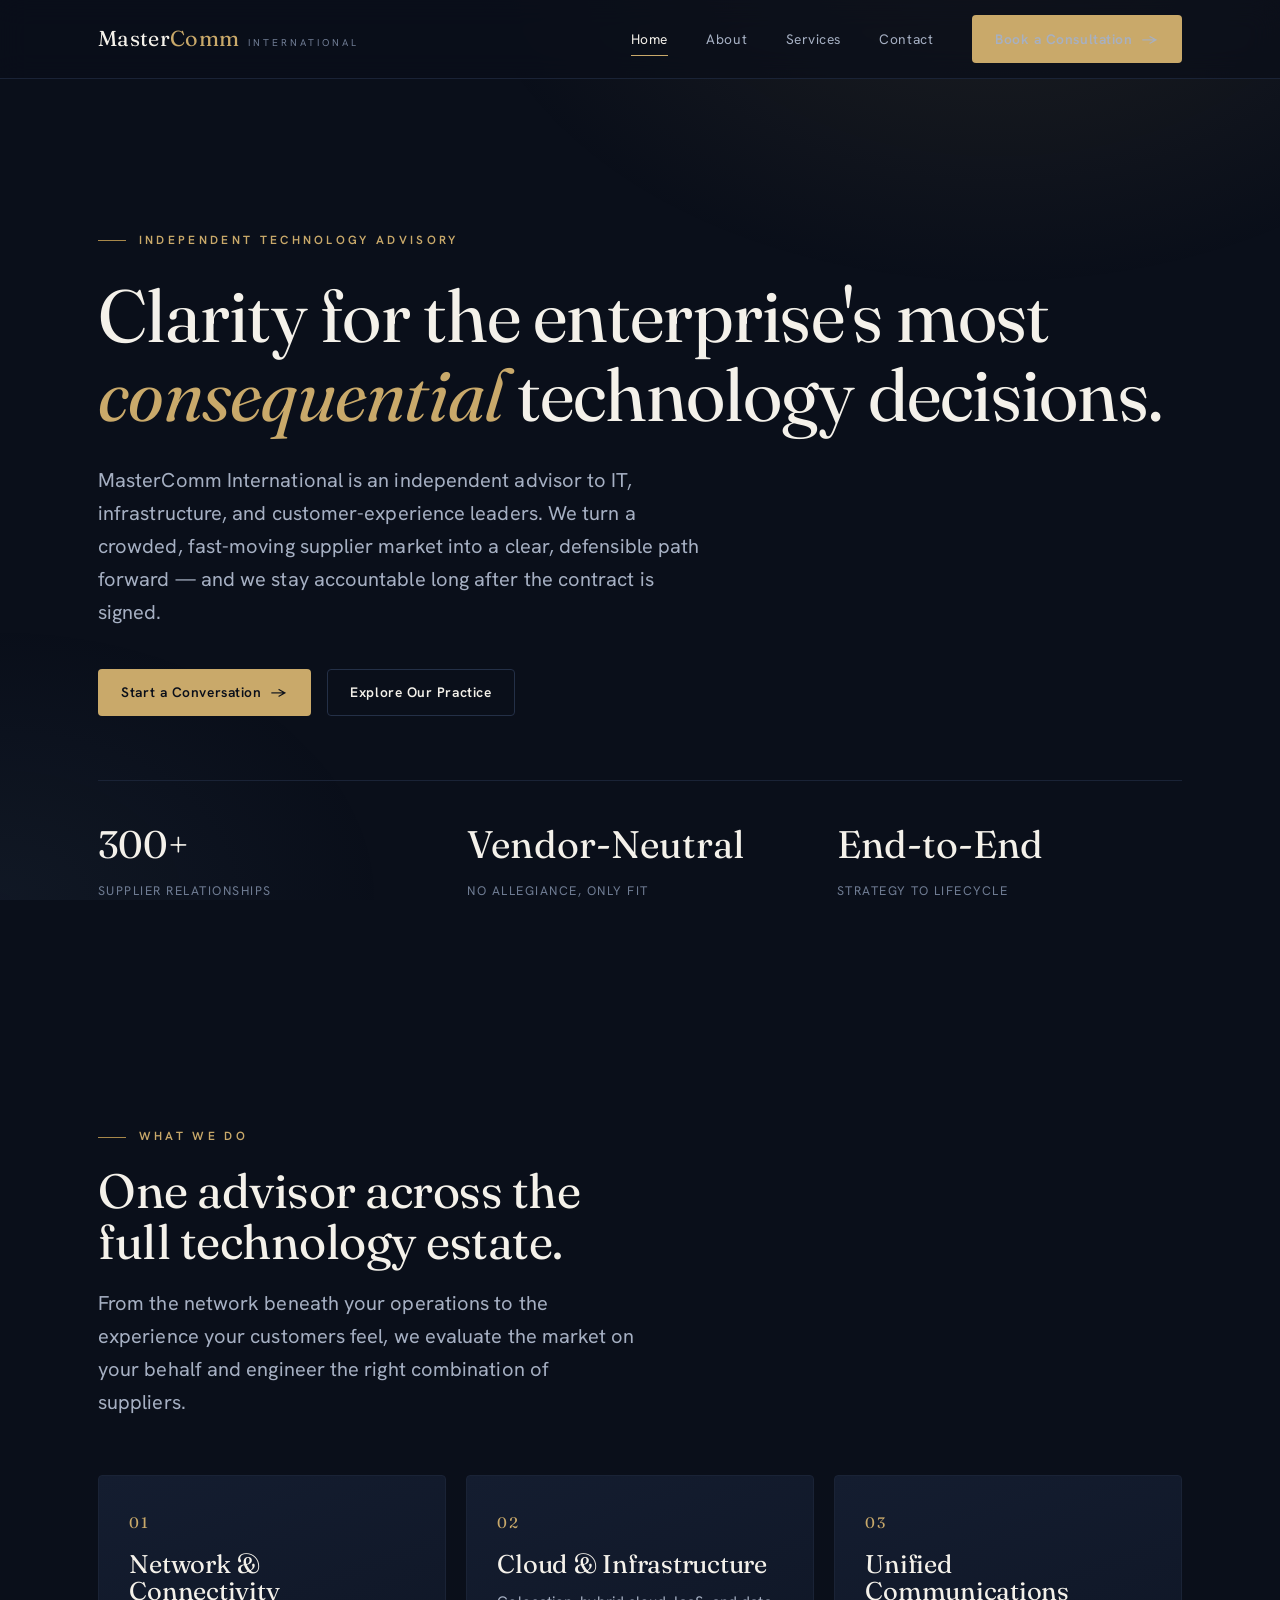
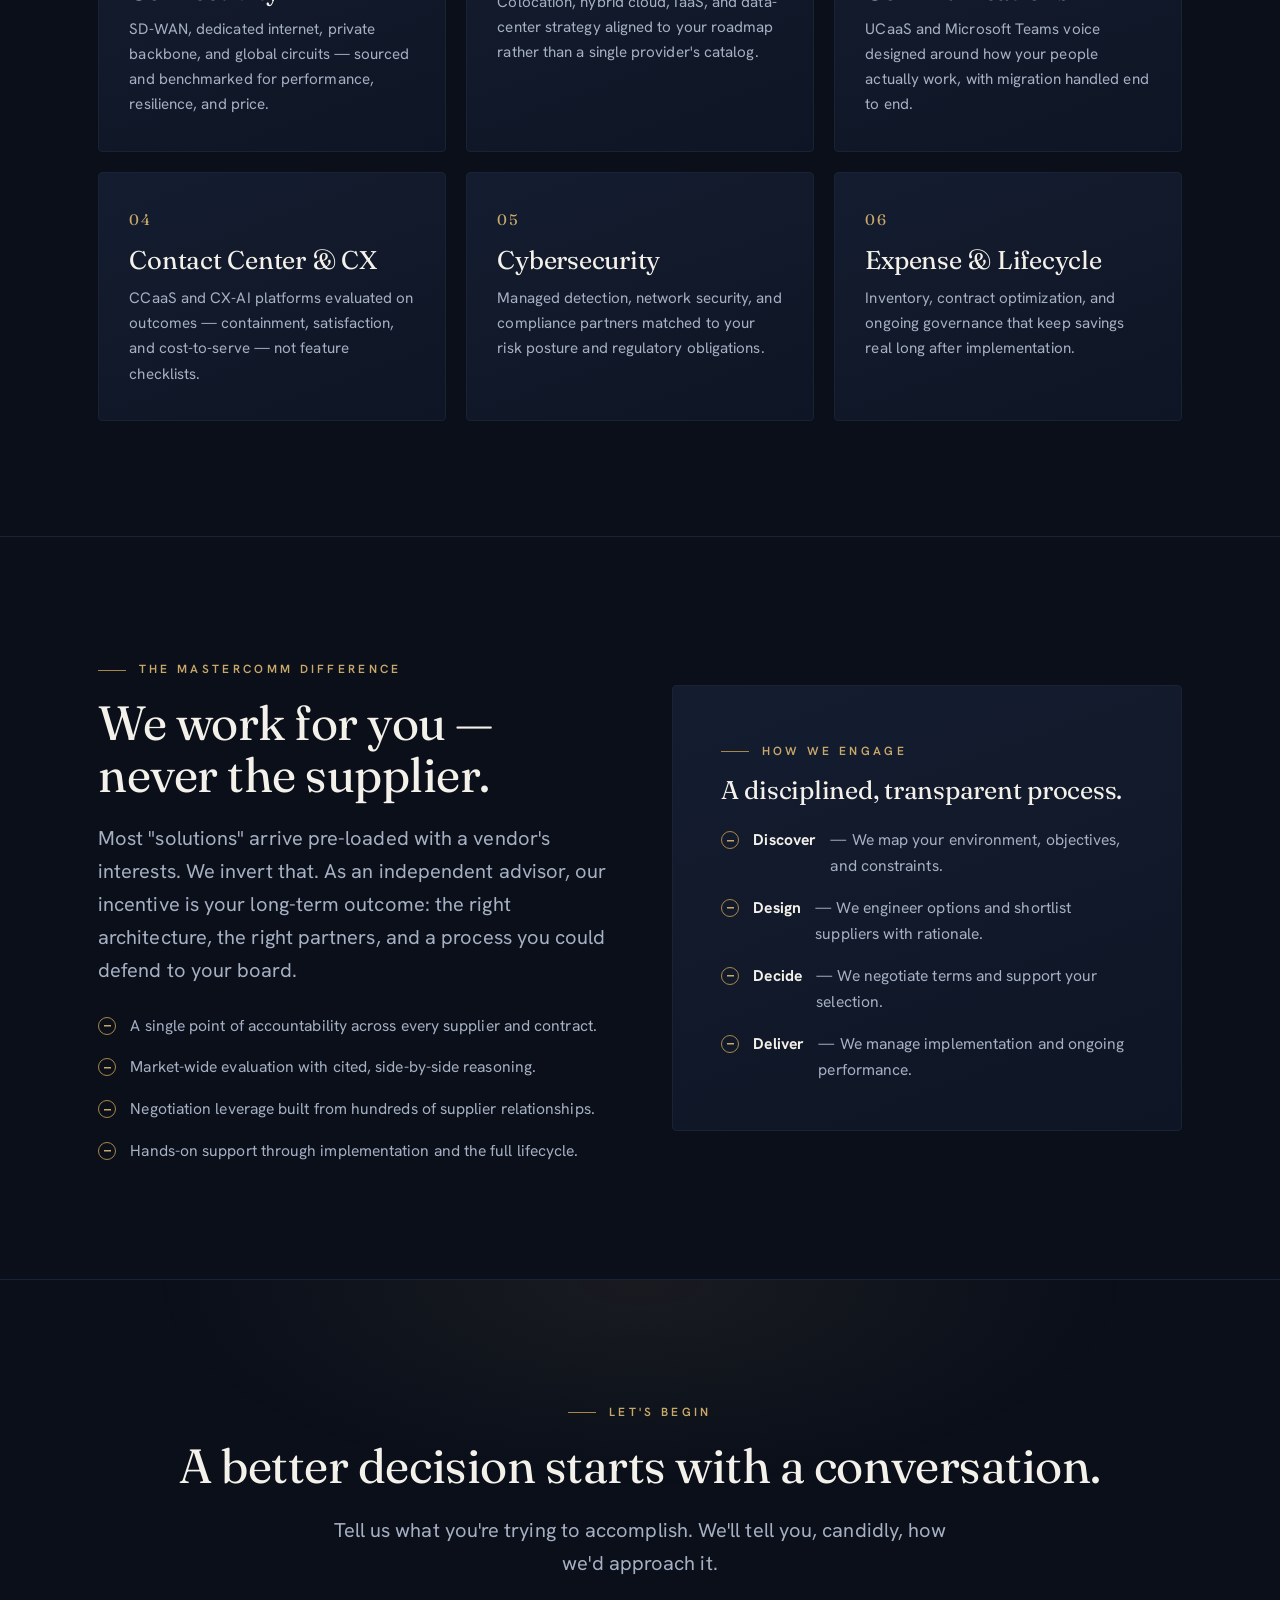
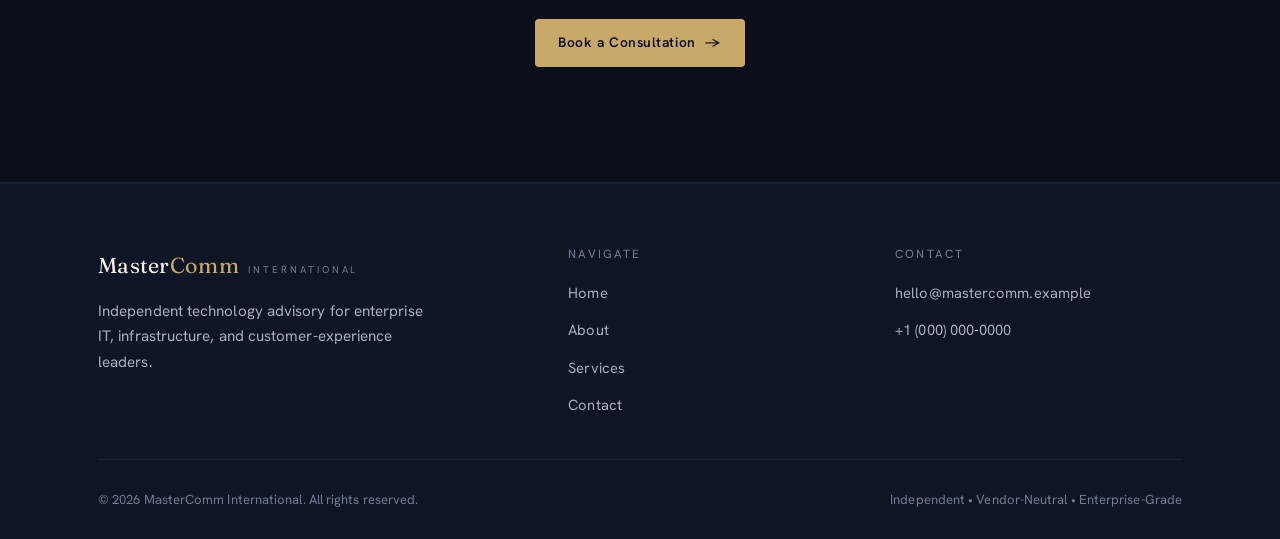
==== index.html @ c712c60d "Add files via upload" ====
<!DOCTYPE html>
<html lang="en">
<head>
  <meta charset="UTF-8" />
  <meta name="viewport" content="width=device-width, initial-scale=1.0" />
  <title>MasterComm International — Independent Technology Advisory</title>
  <meta name="description" content="MasterComm International is an independent technology advisor guiding enterprise IT, infrastructure, and CX leaders through sourcing, strategy, and supplier selection." />
  <link rel="preconnect" href="https://fonts.googleapis.com" />
  <link rel="preconnect" href="https://fonts.gstatic.com" crossorigin />
  <link href="https://fonts.googleapis.com/css2?family=Fraunces:ital,opsz,wght@0,9..144,300..500;1,9..144,300..500&family=Hanken+Grotesk:wght@400;500;600&display=swap" rel="stylesheet" />
  <link rel="stylesheet" href="styles.css" />
</head>
<body>

  <!-- HEADER -->
  <header class="site-header">
    <div class="wrap nav">
      <a class="brand" href="index.html">
        <span class="mark">Master<b>Comm</b></span>
        <span class="tag">International</span>
      </a>
      <nav class="nav-links">
        <a href="index.html" class="active">Home</a>
        <a href="about.html">About</a>
        <a href="services.html">Services</a>
        <a href="contact.html">Contact</a>
        <a href="contact.html" class="btn btn-primary">Book a Consultation <span class="arr">→</span></a>
      </nav>
      <button class="nav-toggle" aria-label="Menu"><span></span><span></span><span></span></button>
    </div>
  </header>

  <!-- HERO -->
  <section class="hero">
    <div class="wrap hero-grid">
      <div>
        <span class="eyebrow reveal">Independent Technology Advisory</span>
        <h1 class="reveal d1">Clarity for the enterprise's most <span class="accent">consequential</span> technology decisions.</h1>
        <p class="lead reveal d2">MasterComm International is an independent advisor to IT, infrastructure, and customer-experience leaders. We turn a crowded, fast-moving supplier market into a clear, defensible path forward — and we stay accountable long after the contract is signed.</p>
        <div class="hero-cta reveal d3">
          <a href="contact.html" class="btn btn-primary">Start a Conversation <span class="arr">→</span></a>
          <a href="services.html" class="btn btn-ghost">Explore Our Practice</a>
        </div>

        <div class="hero-meta reveal d4">
          <div class="stat"><div class="n">300+</div><div class="l">Supplier Relationships</div></div>
          <div class="stat"><div class="n">Vendor-Neutral</div><div class="l">No Allegiance, Only Fit</div></div>
          <div class="stat"><div class="n">End-to-End</div><div class="l">Strategy to Lifecycle</div></div>
        </div>
      </div>
    </div>
  </section>

  <!-- CAPABILITIES -->
  <section class="section-pad">
    <div class="wrap">
      <div class="section-head reveal">
        <span class="eyebrow">What We Do</span>
        <h2>One advisor across the full technology estate.</h2>
        <p class="lead">From the network beneath your operations to the experience your customers feel, we evaluate the market on your behalf and engineer the right combination of suppliers.</p>
      </div>

      <div class="grid grid-3">
        <article class="card reveal">
          <span class="idx">01</span>
          <h3>Network &amp; Connectivity</h3>
          <p>SD-WAN, dedicated internet, private backbone, and global circuits — sourced and benchmarked for performance, resilience, and price.</p>
        </article>
        <article class="card reveal d1">
          <span class="idx">02</span>
          <h3>Cloud &amp; Infrastructure</h3>
          <p>Colocation, hybrid cloud, IaaS, and data-center strategy aligned to your roadmap rather than a single provider's catalog.</p>
        </article>
        <article class="card reveal d2">
          <span class="idx">03</span>
          <h3>Unified Communications</h3>
          <p>UCaaS and Microsoft Teams voice designed around how your people actually work, with migration handled end to end.</p>
        </article>
        <article class="card reveal">
          <span class="idx">04</span>
          <h3>Contact Center &amp; CX</h3>
          <p>CCaaS and CX-AI platforms evaluated on outcomes — containment, satisfaction, and cost-to-serve — not feature checklists.</p>
        </article>
        <article class="card reveal d1">
          <span class="idx">05</span>
          <h3>Cybersecurity</h3>
          <p>Managed detection, network security, and compliance partners matched to your risk posture and regulatory obligations.</p>
        </article>
        <article class="card reveal d2">
          <span class="idx">06</span>
          <h3>Expense &amp; Lifecycle</h3>
          <p>Inventory, contract optimization, and ongoing governance that keep savings real long after implementation.</p>
        </article>
      </div>
    </div>
  </section>

  <!-- WHY US / SPLIT -->
  <section class="section-pad" style="border-top:1px solid var(--line-soft);">
    <div class="wrap split">
      <div class="reveal">
        <span class="eyebrow">The MasterComm Difference</span>
        <h2 style="margin:1.1rem 0 1.3rem;">We work for you — never the supplier.</h2>
        <p class="lead">Most "solutions" arrive pre-loaded with a vendor's interests. We invert that. As an independent advisor, our incentive is your long-term outcome: the right architecture, the right partners, and a process you could defend to your board.</p>
        <ul class="tick-list">
          <li>A single point of accountability across every supplier and contract.</li>
          <li>Market-wide evaluation with cited, side-by-side reasoning.</li>
          <li>Negotiation leverage built from hundreds of supplier relationships.</li>
          <li>Hands-on support through implementation and the full lifecycle.</li>
        </ul>
      </div>
      <div class="panel reveal d1">
        <span class="eyebrow">How We Engage</span>
        <h3 style="margin:1rem 0 1.4rem;color:var(--parchment);">A disciplined, transparent process.</h3>
        <ul class="tick-list" style="margin-top:0;">
          <li><strong style="color:var(--parchment);">Discover</strong> — We map your environment, objectives, and constraints.</li>
          <li><strong style="color:var(--parchment);">Design</strong> — We engineer options and shortlist suppliers with rationale.</li>
          <li><strong style="color:var(--parchment);">Decide</strong> — We negotiate terms and support your selection.</li>
          <li><strong style="color:var(--parchment);">Deliver</strong> — We manage implementation and ongoing performance.</li>
        </ul>
      </div>
    </div>
  </section>

  <!-- CTA BAND -->
  <section class="cta-band section-pad">
    <div class="wrap">
      <span class="eyebrow reveal" style="justify-content:center;">Let's Begin</span>
      <h2 class="reveal d1" style="margin-top:1.1rem;">A better decision starts with a conversation.</h2>
      <p class="lead reveal d2">Tell us what you're trying to accomplish. We'll tell you, candidly, how we'd approach it.</p>
      <div class="reveal d3" style="display:flex;justify-content:center;">
        <a href="contact.html" class="btn btn-primary">Book a Consultation <span class="arr">→</span></a>
      </div>
    </div>
  </section>

  <!-- FOOTER -->
  <footer class="site-footer">
    <div class="wrap">
      <div class="footer-grid">
        <div>
          <a class="brand" href="index.html">
            <span class="mark">Master<b>Comm</b></span>
            <span class="tag">International</span>
          </a>
          <p class="footer-blurb">Independent technology advisory for enterprise IT, infrastructure, and customer-experience leaders.</p>
        </div>
        <div>
          <h4>Navigate</h4>
          <ul>
            <li><a href="index.html">Home</a></li>
            <li><a href="about.html">About</a></li>
            <li><a href="services.html">Services</a></li>
            <li><a href="contact.html">Contact</a></li>
          </ul>
        </div>
        <div>
          <h4>Contact</h4>
          <ul>
            <li><a href="mailto:hello@mastercomm.example">hello@mastercomm.example</a></li>
            <li><a href="tel:+10000000000">+1 (000) 000-0000</a></li>
          </ul>
        </div>
      </div>
      <div class="footer-bottom">
        <span>© <span id="year"></span> MasterComm International. All rights reserved.</span>
        <span>Independent • Vendor-Neutral • Enterprise-Grade</span>
      </div>
    </div>
  </footer>

  <script>document.getElementById('year').textContent = new Date().getFullYear();</script>
  <script src="script.js"></script>
</body>
</html>
---- styles.css ----
/* ============================================================
   MasterComm International — Design System
   Aesthetic: refined boardroom luxury for enterprise IT / CX
   ============================================================ */

:root {
  /* Core palette */
  --ink:        #0a0f1a;   /* deep midnight base            */
  --ink-2:      #0e1524;   /* raised surface                */
  --ink-3:      #141d30;   /* cards / panels                */
  --line:       #243047;   /* hairline borders              */
  --line-soft:  #1a2336;

  /* Text */
  --parchment:  #f4f1ea;   /* primary text (warm white)     */
  --muted:      #a6b0c3;   /* secondary text                */
  --muted-2:    #6f7c93;   /* tertiary / captions           */

  /* Accent — champagne brass */
  --gold:       #c9a96a;
  --gold-soft:  #d9c193;
  --gold-deep:  #a8884a;
  --steel:      #6b8db5;   /* secondary tech accent         */

  /* Type */
  --display: "Fraunces", Georgia, "Times New Roman", serif;
  --body:    "Hanken Grotesk", -apple-system, BlinkMacSystemFont, sans-serif;

  /* Layout */
  --maxw: 1180px;
  --gutter: clamp(1.25rem, 4vw, 3rem);
  --radius: 4px;
  --ease: cubic-bezier(0.16, 1, 0.3, 1);
}

/* ---------- Reset ---------- */
*, *::before, *::after { box-sizing: border-box; margin: 0; padding: 0; }
html { scroll-behavior: smooth; -webkit-text-size-adjust: 100%; }

body {
  font-family: var(--body);
  background: var(--ink);
  color: var(--parchment);
  line-height: 1.65;
  font-weight: 400;
  letter-spacing: 0.005em;
  -webkit-font-smoothing: antialiased;
  text-rendering: optimizeLegibility;
  overflow-x: hidden;
}

/* Subtle film-grain / atmosphere overlay */
body::before {
  content: "";
  position: fixed;
  inset: 0;
  pointer-events: none;
  z-index: 1;
  background:
    radial-gradient(900px 600px at 78% -8%, rgba(201,169,106,0.10), transparent 60%),
    radial-gradient(700px 500px at 0% 100%, rgba(107,141,181,0.07), transparent 55%);
}

img { max-width: 100%; display: block; }
a { color: inherit; text-decoration: none; }

/* ---------- Typography ---------- */
h1, h2, h3, h4 {
  font-family: var(--display);
  font-weight: 400;
  line-height: 1.08;
  letter-spacing: -0.01em;
  font-optical-sizing: auto;
}
h1 { font-size: clamp(2.6rem, 6vw, 4.6rem); }
h2 { font-size: clamp(2rem, 4vw, 3rem); }
h3 { font-size: clamp(1.25rem, 2vw, 1.6rem); }

.eyebrow {
  font-family: var(--body);
  font-size: 0.74rem;
  font-weight: 600;
  letter-spacing: 0.28em;
  text-transform: uppercase;
  color: var(--gold);
  display: inline-flex;
  align-items: center;
  gap: 0.8rem;
}
.eyebrow::before {
  content: "";
  width: 28px; height: 1px;
  background: var(--gold-deep);
  display: inline-block;
}

p.lead {
  font-size: clamp(1.05rem, 1.6vw, 1.25rem);
  color: var(--muted);
  max-width: 56ch;
}

/* ---------- Layout helpers ---------- */
.wrap { width: 100%; max-width: var(--maxw); margin: 0 auto; padding-inline: var(--gutter); position: relative; z-index: 2; }
section { position: relative; z-index: 2; }
.section-pad { padding-block: clamp(4.5rem, 9vw, 8rem); }

/* ---------- Header / Nav ---------- */
.site-header {
  position: sticky; top: 0; z-index: 50;
  background: rgba(10,15,26,0.72);
  backdrop-filter: blur(14px);
  -webkit-backdrop-filter: blur(14px);
  border-bottom: 1px solid var(--line-soft);
}
.nav {
  display: flex; align-items: center; justify-content: space-between;
  height: 78px;
}
.brand { display: flex; align-items: baseline; gap: 0.55rem; letter-spacing: 0.02em; }
.brand .mark {
  font-family: var(--display);
  font-size: 1.35rem;
  color: var(--parchment);
}
.brand .mark b { color: var(--gold); font-weight: 400; }
.brand .tag {
  font-size: 0.62rem; letter-spacing: 0.3em; text-transform: uppercase;
  color: var(--muted-2);
}
.nav-links { display: flex; align-items: center; gap: 2.4rem; }
.nav-links a {
  font-size: 0.86rem; letter-spacing: 0.04em; color: var(--muted);
  position: relative; transition: color 0.3s var(--ease);
}
.nav-links a:hover { color: var(--parchment); }
.nav-links a.active { color: var(--parchment); }
.nav-links a:not(.btn)::after {
  content: ""; position: absolute; left: 0; bottom: -6px;
  width: 0; height: 1px; background: var(--gold);
  transition: width 0.35s var(--ease);
}
.nav-links a:not(.btn):hover::after,
.nav-links a.active:not(.btn)::after { width: 100%; }

.btn {
  display: inline-flex; align-items: center; gap: 0.6rem;
  font-size: 0.86rem; font-weight: 600; letter-spacing: 0.04em;
  padding: 0.72rem 1.4rem; border-radius: var(--radius);
  transition: all 0.35s var(--ease); cursor: pointer; border: 1px solid transparent;
}
.btn-primary { background: var(--gold); color: var(--ink); }
.btn-primary:hover { background: var(--gold-soft); transform: translateY(-2px); }
.btn-ghost { border-color: var(--line); color: var(--parchment); }
.btn-ghost:hover { border-color: var(--gold); color: var(--gold); }
.btn .arr { transition: transform 0.35s var(--ease); }
.btn:hover .arr { transform: translateX(4px); }

/* Mobile nav toggle */
.nav-toggle { display: none; background: none; border: 0; cursor: pointer; padding: 0.5rem; }
.nav-toggle span { display: block; width: 24px; height: 2px; background: var(--parchment); margin: 5px 0; transition: 0.3s var(--ease); }

/* ---------- Hero ---------- */
.hero { padding-block: clamp(5rem, 12vw, 9rem) clamp(4rem, 8vw, 7rem); position: relative; }
.hero-grid { display: grid; gap: 2.5rem; }
.hero h1 { margin: 1.6rem 0 1.8rem; }
.hero h1 .accent { color: var(--gold); font-style: italic; }
.hero .lead { margin-bottom: 2.5rem; }
.hero-cta { display: flex; flex-wrap: wrap; gap: 1rem; }

/* faint vertical rule + index numerals motif */
.hero-meta {
  margin-top: 4rem; padding-top: 2rem; border-top: 1px solid var(--line-soft);
  display: grid; grid-template-columns: repeat(3, 1fr); gap: 1.5rem;
}
.hero-meta .stat .n { font-family: var(--display); font-size: clamp(1.8rem,3vw,2.4rem); color: var(--parchment); }
.hero-meta .stat .l { font-size: 0.78rem; letter-spacing: 0.12em; text-transform: uppercase; color: var(--muted-2); margin-top: 0.3rem; }

/* ---------- Generic section heads ---------- */
.section-head { max-width: 60ch; margin-bottom: 3.5rem; }
.section-head h2 { margin: 1.1rem 0 1.2rem; }

/* ---------- Cards grid ---------- */
.grid { display: grid; gap: 1.25rem; }
.grid-3 { grid-template-columns: repeat(3, 1fr); }
.grid-2 { grid-template-columns: repeat(2, 1fr); }

.card {
  background: linear-gradient(160deg, var(--ink-3), var(--ink-2));
  border: 1px solid var(--line-soft);
  border-radius: var(--radius);
  padding: 2.1rem 1.9rem;
  transition: transform 0.4s var(--ease), border-color 0.4s var(--ease);
  position: relative; overflow: hidden;
}
.card::after {
  content: ""; position: absolute; inset: 0 0 auto 0; height: 1px;
  background: linear-gradient(90deg, transparent, var(--gold-deep), transparent);
  opacity: 0; transition: opacity 0.4s var(--ease);
}
.card:hover { transform: translateY(-4px); border-color: var(--line); }
.card:hover::after { opacity: 1; }
.card .idx { font-family: var(--display); font-size: 0.95rem; color: var(--gold); letter-spacing: 0.1em; }
.card h3 { margin: 0.9rem 0 0.7rem; color: var(--parchment); }
.card p { color: var(--muted); font-size: 0.95rem; }

/* ---------- Feature / split ---------- */
.split { display: grid; grid-template-columns: 1fr 1fr; gap: clamp(2rem, 5vw, 4.5rem); align-items: center; }
.panel {
  background: linear-gradient(160deg, var(--ink-3), var(--ink-2));
  border: 1px solid var(--line-soft); border-radius: var(--radius);
  padding: clamp(2rem, 4vw, 3rem);
}
.tick-list { list-style: none; display: grid; gap: 1rem; margin-top: 1.6rem; }
.tick-list li { display: flex; gap: 0.9rem; color: var(--muted); font-size: 0.98rem; }
.tick-list li::before {
  content: ""; flex: none; width: 18px; height: 18px; margin-top: 4px;
  border: 1px solid var(--gold-deep); border-radius: 50%;
  background:
    linear-gradient(var(--gold),var(--gold)) center/7px 1.5px no-repeat;
  position: relative;
}

/* ---------- CTA band ---------- */
.cta-band {
  border-top: 1px solid var(--line-soft);
  border-bottom: 1px solid var(--line-soft);
  background:
    radial-gradient(700px 300px at 50% 0%, rgba(201,169,106,0.08), transparent 70%);
  text-align: center;
}
.cta-band h2 { margin-bottom: 1.4rem; }
.cta-band .lead { margin: 0 auto 2.4rem; }

/* ---------- Contact ---------- */
.field { display: flex; flex-direction: column; gap: 0.5rem; margin-bottom: 1.3rem; }
.field label { font-size: 0.78rem; letter-spacing: 0.12em; text-transform: uppercase; color: var(--muted-2); }
.field input, .field textarea, .field select {
  background: var(--ink); border: 1px solid var(--line); border-radius: var(--radius);
  color: var(--parchment); padding: 0.85rem 1rem; font-family: var(--body); font-size: 0.95rem;
  transition: border-color 0.3s var(--ease);
}
.field input:focus, .field textarea:focus, .field select:focus { outline: none; border-color: var(--gold); }
.field textarea { resize: vertical; min-height: 140px; }

.contact-detail { display: grid; gap: 1.8rem; }
.contact-detail .row .k { font-size: 0.74rem; letter-spacing: 0.2em; text-transform: uppercase; color: var(--gold); margin-bottom: 0.4rem; }
.contact-detail .row .v { color: var(--parchment); font-size: 1.05rem; }
.contact-detail .row .v a:hover { color: var(--gold); }

/* ---------- Footer ---------- */
.site-footer { border-top: 1px solid var(--line-soft); background: var(--ink-2); }
.footer-grid { display: grid; grid-template-columns: 1.5fr 1fr 1fr; gap: 2.5rem; padding-block: 4rem 2.5rem; }
.footer-grid h4 { font-family: var(--body); font-size: 0.74rem; letter-spacing: 0.18em; text-transform: uppercase; color: var(--muted-2); margin-bottom: 1.2rem; }
.footer-grid ul { list-style: none; display: grid; gap: 0.7rem; }
.footer-grid a { color: var(--muted); font-size: 0.92rem; }
.footer-grid a:hover { color: var(--gold); }
.footer-blurb { color: var(--muted); font-size: 0.95rem; max-width: 38ch; margin-top: 1rem; }
.footer-bottom { display: flex; justify-content: space-between; align-items: center; flex-wrap: wrap; gap: 1rem; padding-block: 1.8rem; border-top: 1px solid var(--line-soft); font-size: 0.82rem; color: var(--muted-2); }

/* ---------- Reveal on load / scroll ---------- */
.reveal { opacity: 0; transform: translateY(20px); transition: opacity 0.8s var(--ease), transform 0.8s var(--ease); }
.reveal.in { opacity: 1; transform: none; }
.d1 { transition-delay: 0.08s; } .d2 { transition-delay: 0.16s; }
.d3 { transition-delay: 0.24s; } .d4 { transition-delay: 0.32s; }

/* ---------- Responsive ---------- */
@media (max-width: 880px) {
  .nav-links {
    position: fixed; inset: 78px 0 auto 0; flex-direction: column; align-items: flex-start;
    gap: 0; background: var(--ink-2); border-bottom: 1px solid var(--line);
    padding: 1rem var(--gutter) 2rem; transform: translateY(-120%);
    transition: transform 0.45s var(--ease); height: auto;
  }
  .nav-links.open { transform: translateY(0); }
  .nav-links a { padding: 0.9rem 0; width: 100%; border-bottom: 1px solid var(--line-soft); }
  .nav-links a.btn { margin-top: 1rem; border-bottom: 0; justify-content: center; }
  .nav-toggle { display: block; }
  .grid-3, .grid-2 { grid-template-columns: 1fr; }
  .split { grid-template-columns: 1fr; }
  .footer-grid { grid-template-columns: 1fr; gap: 2rem; }
  .hero-meta { grid-template-columns: 1fr; gap: 1.6rem; }
}

@media (prefers-reduced-motion: reduce) {
  * { animation: none !important; transition: none !important; scroll-behavior: auto; }
  .reveal { opacity: 1; transform: none; }
}
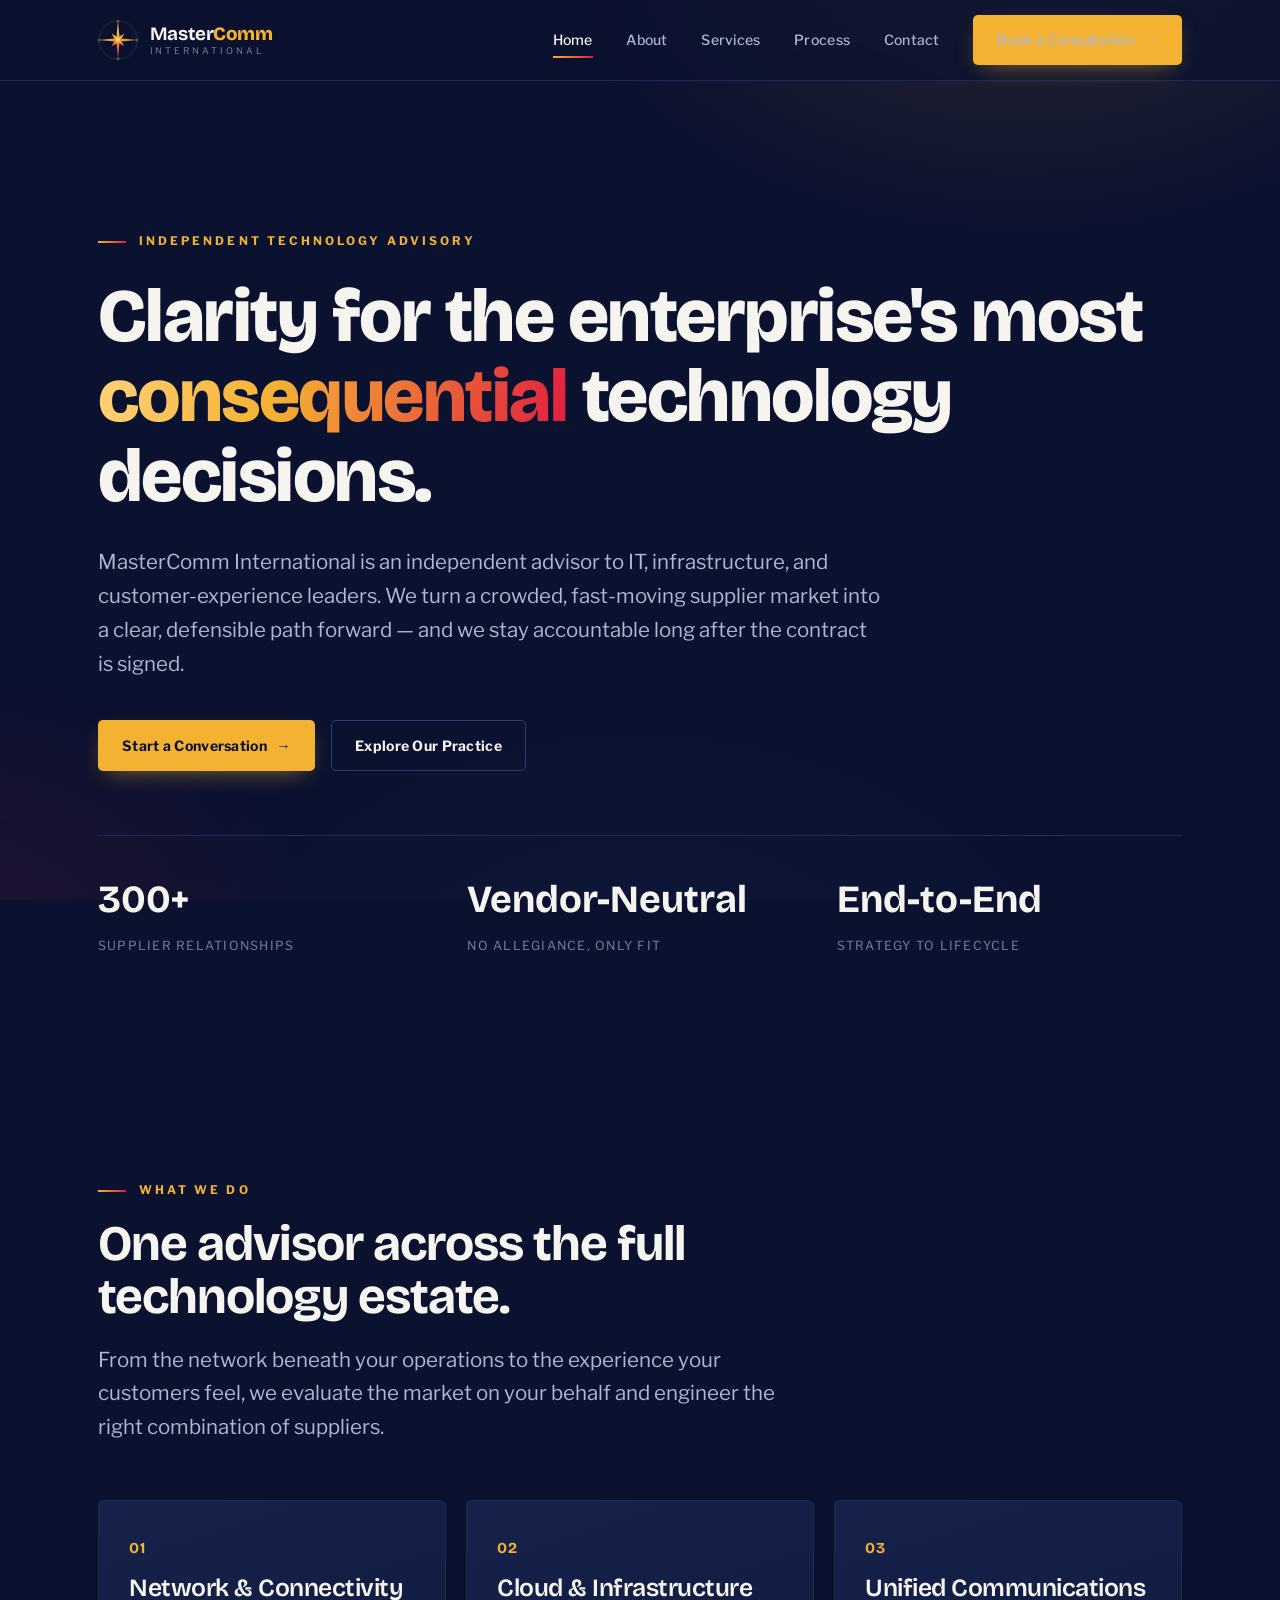
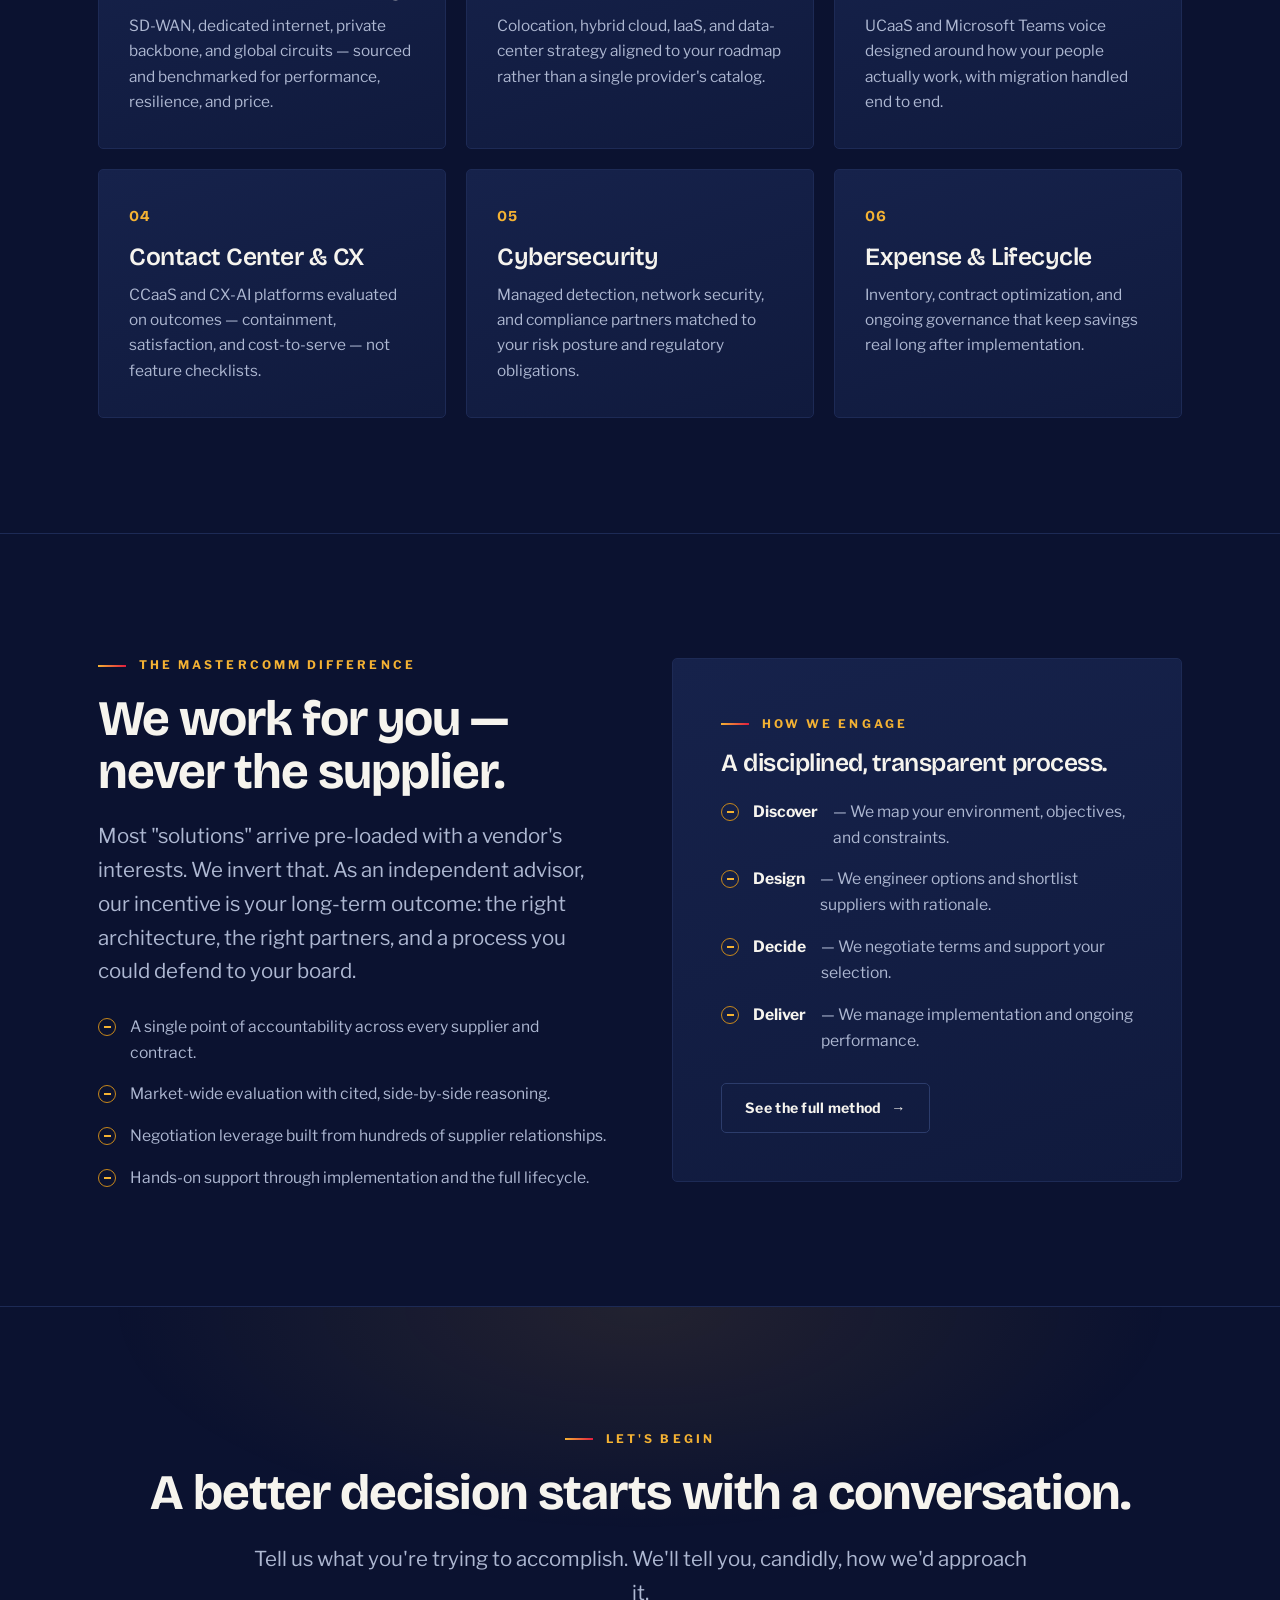
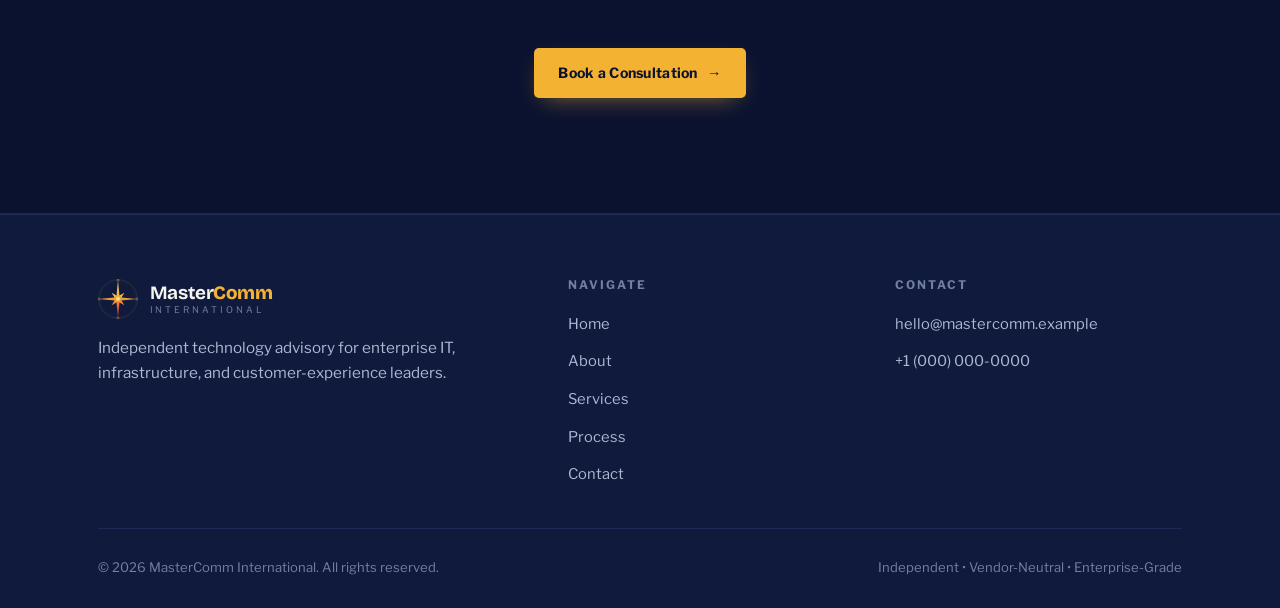
==== commit e68992f0: "Add files via upload" ====
--- a/index.html
+++ b/index.html
@@ -7,7 +7,8 @@
   <meta name="description" content="MasterComm International is an independent technology advisor guiding enterprise IT, infrastructure, and CX leaders through sourcing, strategy, and supplier selection." />
   <link rel="preconnect" href="https://fonts.googleapis.com" />
   <link rel="preconnect" href="https://fonts.gstatic.com" crossorigin />
-  <link href="https://fonts.googleapis.com/css2?family=Fraunces:ital,opsz,wght@0,9..144,300..500;1,9..144,300..500&family=Hanken+Grotesk:wght@400;500;600&display=swap" rel="stylesheet" />
+  <link href="https://fonts.googleapis.com/css2?family=Bricolage+Grotesque:opsz,wght@12..96,400;12..96,500;12..96,600;12..96,700;12..96,800&family=Libre+Franklin:wght@400;500;600;700&display=swap" rel="stylesheet" />
+  <link rel="icon" type="image/svg+xml" href="logo.svg" />
   <link rel="stylesheet" href="styles.css" />
 </head>
 <body>
@@ -16,15 +17,16 @@
   <header class="site-header">
     <div class="wrap nav">
       <a class="brand" href="index.html">
-        <span class="mark">Master<b>Comm</b></span>
-        <span class="tag">International</span>
+        <img class="logo-mark" src="logo.svg" alt="MasterComm International" />
+        <span class="brand-text"><span class="mark">Master<b>Comm</b></span><span class="tag">International</span></span>
       </a>
       <nav class="nav-links">
         <a href="index.html" class="active">Home</a>
         <a href="about.html">About</a>
         <a href="services.html">Services</a>
+        <a href="process.html">Process</a>
         <a href="contact.html">Contact</a>
-        <a href="contact.html" class="btn btn-primary">Book a Consultation <span class="arr">→</span></a>
+        <a href="contact.html" class="btn btn-primary">Book a Consultation <span class="arr">&rarr;</span></a>
       </nav>
       <button class="nav-toggle" aria-label="Menu"><span></span><span></span><span></span></button>
     </div>
@@ -118,6 +120,7 @@
           <li><strong style="color:var(--parchment);">Decide</strong> — We negotiate terms and support your selection.</li>
           <li><strong style="color:var(--parchment);">Deliver</strong> — We manage implementation and ongoing performance.</li>
         </ul>
+        <a href="process.html" class="btn btn-ghost" style="margin-top:1.8rem;">See the full method <span class="arr">&rarr;</span></a>
       </div>
     </div>
   </section>
@@ -140,9 +143,9 @@
       <div class="footer-grid">
         <div>
           <a class="brand" href="index.html">
-            <span class="mark">Master<b>Comm</b></span>
-            <span class="tag">International</span>
-          </a>
+        <img class="logo-mark" src="logo.svg" alt="MasterComm International" />
+        <span class="brand-text"><span class="mark">Master<b>Comm</b></span><span class="tag">International</span></span>
+      </a>
           <p class="footer-blurb">Independent technology advisory for enterprise IT, infrastructure, and customer-experience leaders.</p>
         </div>
         <div>
@@ -151,6 +154,7 @@
             <li><a href="index.html">Home</a></li>
             <li><a href="about.html">About</a></li>
             <li><a href="services.html">Services</a></li>
+            <li><a href="process.html">Process</a></li>
             <li><a href="contact.html">Contact</a></li>
           </ul>
         </div>
--- a/styles.css
+++ b/styles.css
@@ -1,39 +1,41 @@
 /* ============================================================
-   MasterComm International — Design System
-   Aesthetic: refined boardroom luxury for enterprise IT / CX
+   MasterComm International — Design System  v2
+   Type:  Bricolage Grotesque (display) + Libre Franklin (body)
+   Tone:  bold, luxurious, trustworthy — gold + crimson on navy
    ============================================================ */
 
 :root {
-  /* Core palette */
-  --ink:        #0a0f1a;   /* deep midnight base            */
-  --ink-2:      #0e1524;   /* raised surface                */
-  --ink-3:      #141d30;   /* cards / panels                */
-  --line:       #243047;   /* hairline borders              */
-  --line-soft:  #1a2336;
+  /* Base — deep royal navy (warmer, richer than near-black) */
+  --ink:        #0b1230;
+  --ink-2:      #101a3d;
+  --ink-3:      #16224b;
+  --line:       #2c3c6b;
+  --line-soft:  #1d2a55;
 
   /* Text */
-  --parchment:  #f4f1ea;   /* primary text (warm white)     */
-  --muted:      #a6b0c3;   /* secondary text                */
-  --muted-2:    #6f7c93;   /* tertiary / captions           */
-
-  /* Accent — champagne brass */
-  --gold:       #c9a96a;
-  --gold-soft:  #d9c193;
-  --gold-deep:  #a8884a;
-  --steel:      #6b8db5;   /* secondary tech accent         */
+  --parchment:  #f6f4ee;
+  --muted:      #aeb8d2;
+  --muted-2:    #7280a3;
+
+  /* Accents — brighter, bolder */
+  --gold:       #f4b233;   /* power / value / luxury */
+  --gold-soft:  #ffd27a;
+  --gold-deep:  #c8881b;
+  --crimson:    #e11d3f;   /* passion / conviction    */
+  --crimson-soft:#ff5d76;
+  --steel:      #5b8def;   /* technology / clarity    */
 
   /* Type */
-  --display: "Fraunces", Georgia, "Times New Roman", serif;
-  --body:    "Hanken Grotesk", -apple-system, BlinkMacSystemFont, sans-serif;
+  --display: "Bricolage Grotesque", "Libre Franklin", Georgia, serif;
+  --body:    "Libre Franklin", -apple-system, BlinkMacSystemFont, sans-serif;
 
   /* Layout */
   --maxw: 1180px;
   --gutter: clamp(1.25rem, 4vw, 3rem);
-  --radius: 4px;
+  --radius: 5px;
   --ease: cubic-bezier(0.16, 1, 0.3, 1);
 }
 
-/* ---------- Reset ---------- */
 *, *::before, *::after { box-sizing: border-box; margin: 0; padding: 0; }
 html { scroll-behavior: smooth; -webkit-text-size-adjust: 100%; }
 
@@ -43,246 +45,203 @@
   color: var(--parchment);
   line-height: 1.65;
   font-weight: 400;
-  letter-spacing: 0.005em;
   -webkit-font-smoothing: antialiased;
   text-rendering: optimizeLegibility;
   overflow-x: hidden;
 }
 
-/* Subtle film-grain / atmosphere overlay */
+/* atmosphere: gold rise + crimson ember */
 body::before {
   content: "";
-  position: fixed;
-  inset: 0;
-  pointer-events: none;
-  z-index: 1;
+  position: fixed; inset: 0; pointer-events: none; z-index: 1;
   background:
-    radial-gradient(900px 600px at 78% -8%, rgba(201,169,106,0.10), transparent 60%),
-    radial-gradient(700px 500px at 0% 100%, rgba(107,141,181,0.07), transparent 55%);
+    radial-gradient(820px 560px at 80% -10%, rgba(244,178,51,0.14), transparent 60%),
+    radial-gradient(680px 520px at -5% 108%, rgba(225,29,63,0.12), transparent 58%),
+    radial-gradient(900px 700px at 50% 120%, rgba(91,141,239,0.06), transparent 60%);
 }
 
 img { max-width: 100%; display: block; }
 a { color: inherit; text-decoration: none; }
 
-/* ---------- Typography ---------- */
+/* Typography */
 h1, h2, h3, h4 {
   font-family: var(--display);
-  font-weight: 400;
-  line-height: 1.08;
-  letter-spacing: -0.01em;
-  font-optical-sizing: auto;
-}
-h1 { font-size: clamp(2.6rem, 6vw, 4.6rem); }
-h2 { font-size: clamp(2rem, 4vw, 3rem); }
-h3 { font-size: clamp(1.25rem, 2vw, 1.6rem); }
+  line-height: 1.06;
+  letter-spacing: -0.02em;
+  font-weight: 700;
+}
+h1 { font-size: clamp(2.7rem, 6vw, 4.7rem); font-weight: 800; }
+h2 { font-size: clamp(2rem, 4vw, 3.1rem); }
+h3 { font-size: clamp(1.2rem, 2vw, 1.55rem); font-weight: 600; }
 
 .eyebrow {
   font-family: var(--body);
-  font-size: 0.74rem;
-  font-weight: 600;
-  letter-spacing: 0.28em;
-  text-transform: uppercase;
+  font-size: 0.74rem; font-weight: 700;
+  letter-spacing: 0.26em; text-transform: uppercase;
   color: var(--gold);
-  display: inline-flex;
-  align-items: center;
-  gap: 0.8rem;
-}
-.eyebrow::before {
-  content: "";
-  width: 28px; height: 1px;
-  background: var(--gold-deep);
-  display: inline-block;
-}
-
-p.lead {
-  font-size: clamp(1.05rem, 1.6vw, 1.25rem);
-  color: var(--muted);
-  max-width: 56ch;
-}
-
-/* ---------- Layout helpers ---------- */
-.wrap { width: 100%; max-width: var(--maxw); margin: 0 auto; padding-inline: var(--gutter); position: relative; z-index: 2; }
+  display: inline-flex; align-items: center; gap: 0.8rem;
+}
+.eyebrow::before { content:""; width:28px; height:2px; background: linear-gradient(90deg,var(--gold),var(--crimson)); display:inline-block; }
+
+p.lead { font-size: clamp(1.05rem, 1.6vw, 1.28rem); color: var(--muted); max-width: 56ch; }
+
+.accent {
+  background: linear-gradient(105deg, var(--gold-soft), var(--gold) 38%, var(--crimson));
+  -webkit-background-clip: text; background-clip: text; color: transparent;
+}
+
+/* Layout helpers */
+.wrap { width:100%; max-width:var(--maxw); margin:0 auto; padding-inline:var(--gutter); position:relative; z-index:2; }
 section { position: relative; z-index: 2; }
 .section-pad { padding-block: clamp(4.5rem, 9vw, 8rem); }
 
-/* ---------- Header / Nav ---------- */
+/* Header / Nav */
 .site-header {
   position: sticky; top: 0; z-index: 50;
-  background: rgba(10,15,26,0.72);
-  backdrop-filter: blur(14px);
-  -webkit-backdrop-filter: blur(14px);
+  background: rgba(11,18,48,0.74);
+  backdrop-filter: blur(14px); -webkit-backdrop-filter: blur(14px);
   border-bottom: 1px solid var(--line-soft);
 }
-.nav {
-  display: flex; align-items: center; justify-content: space-between;
-  height: 78px;
-}
-.brand { display: flex; align-items: baseline; gap: 0.55rem; letter-spacing: 0.02em; }
-.brand .mark {
-  font-family: var(--display);
-  font-size: 1.35rem;
-  color: var(--parchment);
-}
-.brand .mark b { color: var(--gold); font-weight: 400; }
-.brand .tag {
-  font-size: 0.62rem; letter-spacing: 0.3em; text-transform: uppercase;
-  color: var(--muted-2);
-}
-.nav-links { display: flex; align-items: center; gap: 2.4rem; }
-.nav-links a {
-  font-size: 0.86rem; letter-spacing: 0.04em; color: var(--muted);
-  position: relative; transition: color 0.3s var(--ease);
-}
-.nav-links a:hover { color: var(--parchment); }
-.nav-links a.active { color: var(--parchment); }
-.nav-links a:not(.btn)::after {
-  content: ""; position: absolute; left: 0; bottom: -6px;
-  width: 0; height: 1px; background: var(--gold);
-  transition: width 0.35s var(--ease);
-}
-.nav-links a:not(.btn):hover::after,
-.nav-links a.active:not(.btn)::after { width: 100%; }
-
-.btn {
-  display: inline-flex; align-items: center; gap: 0.6rem;
-  font-size: 0.86rem; font-weight: 600; letter-spacing: 0.04em;
-  padding: 0.72rem 1.4rem; border-radius: var(--radius);
-  transition: all 0.35s var(--ease); cursor: pointer; border: 1px solid transparent;
-}
-.btn-primary { background: var(--gold); color: var(--ink); }
-.btn-primary:hover { background: var(--gold-soft); transform: translateY(-2px); }
+.nav { display:flex; align-items:center; justify-content:space-between; height: 80px; }
+
+.brand { display:flex; align-items:center; gap:0.72rem; }
+.logo-mark { width: 40px; height: 40px; flex:none; }
+.brand-text { display:flex; flex-direction:column; line-height:1.05; }
+.brand .mark { font-family: var(--display); font-size: 1.18rem; font-weight: 700; color: var(--parchment); letter-spacing: -0.01em; }
+.brand .mark b { color: var(--gold); font-weight: 800; }
+.brand .tag { font-size: 0.57rem; letter-spacing: 0.32em; text-transform: uppercase; color: var(--muted-2); margin-top: 2px; }
+
+.nav-links { display:flex; align-items:center; gap: 2.1rem; }
+.nav-links a { font-size: 0.88rem; font-weight:500; letter-spacing:0.02em; color: var(--muted); position:relative; transition: color .3s var(--ease); }
+.nav-links a:hover, .nav-links a.active { color: var(--parchment); }
+.nav-links a:not(.btn)::after { content:""; position:absolute; left:0; bottom:-6px; width:0; height:2px; background: linear-gradient(90deg,var(--gold),var(--crimson)); transition: width .35s var(--ease); }
+.nav-links a:not(.btn):hover::after, .nav-links a.active:not(.btn)::after { width:100%; }
+
+.btn { display:inline-flex; align-items:center; gap:0.6rem; font-family:var(--body); font-size:0.88rem; font-weight:700; letter-spacing:0.02em; padding:0.78rem 1.45rem; border-radius:var(--radius); transition: all .35s var(--ease); cursor:pointer; border:1px solid transparent; }
+.btn-primary { background: var(--gold); color: var(--ink); box-shadow: 0 8px 24px -10px rgba(244,178,51,0.6); }
+.btn-primary:hover { background: var(--gold-soft); transform: translateY(-2px); box-shadow: 0 14px 30px -12px rgba(244,178,51,0.7); }
 .btn-ghost { border-color: var(--line); color: var(--parchment); }
 .btn-ghost:hover { border-color: var(--gold); color: var(--gold); }
-.btn .arr { transition: transform 0.35s var(--ease); }
+.btn .arr { transition: transform .35s var(--ease); }
 .btn:hover .arr { transform: translateX(4px); }
 
-/* Mobile nav toggle */
-.nav-toggle { display: none; background: none; border: 0; cursor: pointer; padding: 0.5rem; }
-.nav-toggle span { display: block; width: 24px; height: 2px; background: var(--parchment); margin: 5px 0; transition: 0.3s var(--ease); }
-
-/* ---------- Hero ---------- */
-.hero { padding-block: clamp(5rem, 12vw, 9rem) clamp(4rem, 8vw, 7rem); position: relative; }
-.hero-grid { display: grid; gap: 2.5rem; }
+.nav-toggle { display:none; background:none; border:0; cursor:pointer; padding:0.5rem; }
+.nav-toggle span { display:block; width:24px; height:2px; background:var(--parchment); margin:5px 0; transition:.3s var(--ease); }
+
+/* Hero */
+.hero { padding-block: clamp(5rem,12vw,9rem) clamp(4rem,8vw,7rem); }
+.hero-grid { display:grid; gap:2.5rem; }
 .hero h1 { margin: 1.6rem 0 1.8rem; }
-.hero h1 .accent { color: var(--gold); font-style: italic; }
 .hero .lead { margin-bottom: 2.5rem; }
-.hero-cta { display: flex; flex-wrap: wrap; gap: 1rem; }
-
-/* faint vertical rule + index numerals motif */
-.hero-meta {
-  margin-top: 4rem; padding-top: 2rem; border-top: 1px solid var(--line-soft);
-  display: grid; grid-template-columns: repeat(3, 1fr); gap: 1.5rem;
-}
-.hero-meta .stat .n { font-family: var(--display); font-size: clamp(1.8rem,3vw,2.4rem); color: var(--parchment); }
-.hero-meta .stat .l { font-size: 0.78rem; letter-spacing: 0.12em; text-transform: uppercase; color: var(--muted-2); margin-top: 0.3rem; }
-
-/* ---------- Generic section heads ---------- */
-.section-head { max-width: 60ch; margin-bottom: 3.5rem; }
+.hero-cta { display:flex; flex-wrap:wrap; gap:1rem; }
+.hero-meta { margin-top:4rem; padding-top:2rem; border-top:1px solid var(--line-soft); display:grid; grid-template-columns:repeat(3,1fr); gap:1.5rem; }
+.hero-meta .stat .n { font-family:var(--display); font-weight:700; font-size:clamp(1.8rem,3vw,2.4rem); color:var(--parchment); }
+.hero-meta .stat .l { font-size:0.78rem; letter-spacing:0.1em; text-transform:uppercase; color:var(--muted-2); margin-top:0.3rem; }
+
+/* Section heads */
+.section-head { max-width: 62ch; margin-bottom: 3.5rem; }
 .section-head h2 { margin: 1.1rem 0 1.2rem; }
 
-/* ---------- Cards grid ---------- */
-.grid { display: grid; gap: 1.25rem; }
-.grid-3 { grid-template-columns: repeat(3, 1fr); }
-.grid-2 { grid-template-columns: repeat(2, 1fr); }
-
+/* Cards */
+.grid { display:grid; gap:1.25rem; }
+.grid-3 { grid-template-columns: repeat(3,1fr); }
+.grid-2 { grid-template-columns: repeat(2,1fr); }
 .card {
-  background: linear-gradient(160deg, var(--ink-3), var(--ink-2));
-  border: 1px solid var(--line-soft);
-  border-radius: var(--radius);
-  padding: 2.1rem 1.9rem;
-  transition: transform 0.4s var(--ease), border-color 0.4s var(--ease);
-  position: relative; overflow: hidden;
-}
-.card::after {
-  content: ""; position: absolute; inset: 0 0 auto 0; height: 1px;
-  background: linear-gradient(90deg, transparent, var(--gold-deep), transparent);
-  opacity: 0; transition: opacity 0.4s var(--ease);
-}
+  background: linear-gradient(162deg, var(--ink-3), var(--ink-2));
+  border:1px solid var(--line-soft); border-radius:var(--radius);
+  padding: 2.1rem 1.9rem; position:relative; overflow:hidden;
+  transition: transform .4s var(--ease), border-color .4s var(--ease);
+}
+.card::after { content:""; position:absolute; inset:0 0 auto 0; height:2px; background:linear-gradient(90deg,transparent,var(--gold),var(--crimson),transparent); opacity:0; transition:opacity .4s var(--ease); }
 .card:hover { transform: translateY(-4px); border-color: var(--line); }
-.card:hover::after { opacity: 1; }
-.card .idx { font-family: var(--display); font-size: 0.95rem; color: var(--gold); letter-spacing: 0.1em; }
-.card h3 { margin: 0.9rem 0 0.7rem; color: var(--parchment); }
-.card p { color: var(--muted); font-size: 0.95rem; }
-
-/* ---------- Feature / split ---------- */
-.split { display: grid; grid-template-columns: 1fr 1fr; gap: clamp(2rem, 5vw, 4.5rem); align-items: center; }
-.panel {
-  background: linear-gradient(160deg, var(--ink-3), var(--ink-2));
-  border: 1px solid var(--line-soft); border-radius: var(--radius);
-  padding: clamp(2rem, 4vw, 3rem);
-}
-.tick-list { list-style: none; display: grid; gap: 1rem; margin-top: 1.6rem; }
-.tick-list li { display: flex; gap: 0.9rem; color: var(--muted); font-size: 0.98rem; }
-.tick-list li::before {
-  content: ""; flex: none; width: 18px; height: 18px; margin-top: 4px;
-  border: 1px solid var(--gold-deep); border-radius: 50%;
-  background:
-    linear-gradient(var(--gold),var(--gold)) center/7px 1.5px no-repeat;
-  position: relative;
-}
-
-/* ---------- CTA band ---------- */
-.cta-band {
-  border-top: 1px solid var(--line-soft);
-  border-bottom: 1px solid var(--line-soft);
-  background:
-    radial-gradient(700px 300px at 50% 0%, rgba(201,169,106,0.08), transparent 70%);
-  text-align: center;
-}
-.cta-band h2 { margin-bottom: 1.4rem; }
-.cta-band .lead { margin: 0 auto 2.4rem; }
-
-/* ---------- Contact ---------- */
-.field { display: flex; flex-direction: column; gap: 0.5rem; margin-bottom: 1.3rem; }
-.field label { font-size: 0.78rem; letter-spacing: 0.12em; text-transform: uppercase; color: var(--muted-2); }
-.field input, .field textarea, .field select {
-  background: var(--ink); border: 1px solid var(--line); border-radius: var(--radius);
-  color: var(--parchment); padding: 0.85rem 1rem; font-family: var(--body); font-size: 0.95rem;
-  transition: border-color 0.3s var(--ease);
-}
-.field input:focus, .field textarea:focus, .field select:focus { outline: none; border-color: var(--gold); }
-.field textarea { resize: vertical; min-height: 140px; }
-
-.contact-detail { display: grid; gap: 1.8rem; }
-.contact-detail .row .k { font-size: 0.74rem; letter-spacing: 0.2em; text-transform: uppercase; color: var(--gold); margin-bottom: 0.4rem; }
-.contact-detail .row .v { color: var(--parchment); font-size: 1.05rem; }
-.contact-detail .row .v a:hover { color: var(--gold); }
-
-/* ---------- Footer ---------- */
-.site-footer { border-top: 1px solid var(--line-soft); background: var(--ink-2); }
-.footer-grid { display: grid; grid-template-columns: 1.5fr 1fr 1fr; gap: 2.5rem; padding-block: 4rem 2.5rem; }
-.footer-grid h4 { font-family: var(--body); font-size: 0.74rem; letter-spacing: 0.18em; text-transform: uppercase; color: var(--muted-2); margin-bottom: 1.2rem; }
-.footer-grid ul { list-style: none; display: grid; gap: 0.7rem; }
-.footer-grid a { color: var(--muted); font-size: 0.92rem; }
-.footer-grid a:hover { color: var(--gold); }
-.footer-blurb { color: var(--muted); font-size: 0.95rem; max-width: 38ch; margin-top: 1rem; }
-.footer-bottom { display: flex; justify-content: space-between; align-items: center; flex-wrap: wrap; gap: 1rem; padding-block: 1.8rem; border-top: 1px solid var(--line-soft); font-size: 0.82rem; color: var(--muted-2); }
-
-/* ---------- Reveal on load / scroll ---------- */
-.reveal { opacity: 0; transform: translateY(20px); transition: opacity 0.8s var(--ease), transform 0.8s var(--ease); }
-.reveal.in { opacity: 1; transform: none; }
-.d1 { transition-delay: 0.08s; } .d2 { transition-delay: 0.16s; }
-.d3 { transition-delay: 0.24s; } .d4 { transition-delay: 0.32s; }
-
-/* ---------- Responsive ---------- */
+.card:hover::after { opacity:1; }
+.card .idx { font-family:var(--display); font-weight:700; font-size:0.95rem; color:var(--gold); letter-spacing:0.04em; }
+.card h3 { margin:0.9rem 0 0.7rem; color:var(--parchment); }
+.card p { color:var(--muted); font-size:0.96rem; }
+
+/* Split / panel */
+.split { display:grid; grid-template-columns:1fr 1fr; gap:clamp(2rem,5vw,4.5rem); align-items:center; }
+.panel { background:linear-gradient(162deg,var(--ink-3),var(--ink-2)); border:1px solid var(--line-soft); border-radius:var(--radius); padding:clamp(2rem,4vw,3rem); }
+.tick-list { list-style:none; display:grid; gap:1rem; margin-top:1.6rem; }
+.tick-list li { display:flex; gap:0.9rem; color:var(--muted); font-size:0.98rem; }
+.tick-list li::before { content:""; flex:none; width:18px; height:18px; margin-top:4px; border:1px solid var(--gold-deep); border-radius:50%; background:linear-gradient(var(--gold),var(--gold)) center/7px 2px no-repeat; }
+
+/* CTA band */
+.cta-band { border-top:1px solid var(--line-soft); border-bottom:1px solid var(--line-soft); background:radial-gradient(760px 320px at 50% 0%, rgba(244,178,51,0.10), transparent 70%); text-align:center; }
+.cta-band h2 { margin-bottom:1.4rem; }
+.cta-band .lead { margin:0 auto 2.4rem; }
+
+/* Contact */
+.field { display:flex; flex-direction:column; gap:0.5rem; margin-bottom:1.3rem; }
+.field label { font-size:0.78rem; letter-spacing:0.1em; text-transform:uppercase; color:var(--muted-2); font-weight:600; }
+.field input, .field textarea, .field select { background:var(--ink); border:1px solid var(--line); border-radius:var(--radius); color:var(--parchment); padding:0.85rem 1rem; font-family:var(--body); font-size:0.95rem; transition:border-color .3s var(--ease); }
+.field input:focus, .field textarea:focus, .field select:focus { outline:none; border-color:var(--gold); }
+.field textarea { resize:vertical; min-height:140px; }
+.contact-detail { display:grid; gap:1.8rem; }
+.contact-detail .row .k { font-size:0.74rem; letter-spacing:0.18em; text-transform:uppercase; color:var(--gold); margin-bottom:0.4rem; font-weight:700; }
+.contact-detail .row .v { color:var(--parchment); font-size:1.05rem; }
+.contact-detail .row .v a:hover { color:var(--gold); }
+
+/* ---------- Process / Framework timeline ---------- */
+.framework { position: relative; max-width: 920px; }
+.framework::before {
+  content:""; position:absolute; left:27px; top:18px; bottom:60px; width:2px;
+  background: linear-gradient(var(--gold), var(--crimson)); opacity:0.45;
+}
+.phase { position:relative; display:grid; grid-template-columns:56px 1fr; gap:1.6rem; padding-bottom:2.4rem; }
+.phase:last-child { padding-bottom:0; }
+.phase .badge {
+  width:56px; height:56px; border-radius:50%; border:1px solid var(--gold-deep);
+  background:radial-gradient(circle at 50% 35%, var(--ink-3), var(--ink));
+  display:flex; align-items:center; justify-content:center;
+  font-family:var(--display); font-weight:800; color:var(--gold); font-size:1.15rem;
+  position:relative; z-index:2; flex:none;
+  box-shadow: 0 0 0 6px var(--ink);
+}
+.phase .stage-tag { font-size:0.7rem; font-weight:700; letter-spacing:0.2em; text-transform:uppercase; color:var(--crimson-soft); }
+.phase h3 { margin:0.4rem 0 0.2rem; color:var(--parchment); }
+.phase .cols { display:grid; grid-template-columns:1fr 1fr; gap:1rem; margin-top:1.2rem; }
+.box { border-radius:var(--radius); padding:1.1rem 1.2rem; background:linear-gradient(162deg,var(--ink-3),var(--ink-2)); border:1px solid var(--line-soft); }
+.box .h { font-size:0.72rem; font-weight:700; letter-spacing:0.12em; text-transform:uppercase; margin-bottom:0.5rem; display:flex; align-items:center; gap:0.5rem; }
+.box.due { border-left:3px solid var(--steel); }
+.box.due .h { color:var(--steel); }
+.box.lead { border-left:3px solid var(--gold); }
+.box.lead .h { color:var(--gold); }
+.box p { font-size:0.92rem; color:var(--muted); }
+.box.lead p { color:var(--parchment); }
+
+.fw-outcome { margin-top:1.2rem; padding:0.7rem 1rem; border-left:3px solid var(--crimson); background:rgba(225,29,63,0.06); border-radius:0 var(--radius) var(--radius) 0; font-size:0.9rem; color:var(--muted); }
+.fw-outcome b { color:var(--crimson-soft); font-weight:700; letter-spacing:0.04em; }
+
+/* Footer */
+.site-footer { border-top:1px solid var(--line-soft); background:var(--ink-2); }
+.footer-grid { display:grid; grid-template-columns:1.5fr 1fr 1fr; gap:2.5rem; padding-block:4rem 2.5rem; }
+.footer-grid h4 { font-family:var(--body); font-size:0.74rem; letter-spacing:0.16em; text-transform:uppercase; color:var(--muted-2); margin-bottom:1.2rem; font-weight:700; }
+.footer-grid ul { list-style:none; display:grid; gap:0.7rem; }
+.footer-grid a { color:var(--muted); font-size:0.92rem; }
+.footer-grid a:hover { color:var(--gold); }
+.footer-blurb { color:var(--muted); font-size:0.95rem; max-width:38ch; margin-top:1rem; }
+.footer-bottom { display:flex; justify-content:space-between; align-items:center; flex-wrap:wrap; gap:1rem; padding-block:1.8rem; border-top:1px solid var(--line-soft); font-size:0.82rem; color:var(--muted-2); }
+
+/* Reveal */
+.reveal { opacity:0; transform:translateY(20px); transition:opacity .8s var(--ease), transform .8s var(--ease); }
+.reveal.in { opacity:1; transform:none; }
+.d1{transition-delay:.08s} .d2{transition-delay:.16s} .d3{transition-delay:.24s} .d4{transition-delay:.32s}
+
+/* Responsive */
 @media (max-width: 880px) {
-  .nav-links {
-    position: fixed; inset: 78px 0 auto 0; flex-direction: column; align-items: flex-start;
-    gap: 0; background: var(--ink-2); border-bottom: 1px solid var(--line);
-    padding: 1rem var(--gutter) 2rem; transform: translateY(-120%);
-    transition: transform 0.45s var(--ease); height: auto;
-  }
-  .nav-links.open { transform: translateY(0); }
-  .nav-links a { padding: 0.9rem 0; width: 100%; border-bottom: 1px solid var(--line-soft); }
-  .nav-links a.btn { margin-top: 1rem; border-bottom: 0; justify-content: center; }
-  .nav-toggle { display: block; }
-  .grid-3, .grid-2 { grid-template-columns: 1fr; }
-  .split { grid-template-columns: 1fr; }
-  .footer-grid { grid-template-columns: 1fr; gap: 2rem; }
-  .hero-meta { grid-template-columns: 1fr; gap: 1.6rem; }
-}
-
+  .nav-links { position:fixed; inset:80px 0 auto 0; flex-direction:column; align-items:flex-start; gap:0; background:var(--ink-2); border-bottom:1px solid var(--line); padding:1rem var(--gutter) 2rem; transform:translateY(-130%); transition:transform .45s var(--ease); height:auto; }
+  .nav-links.open { transform:translateY(0); }
+  .nav-links a { padding:0.9rem 0; width:100%; border-bottom:1px solid var(--line-soft); }
+  .nav-links a.btn { margin-top:1rem; border-bottom:0; justify-content:center; }
+  .nav-toggle { display:block; }
+  .grid-3,.grid-2 { grid-template-columns:1fr; }
+  .split { grid-template-columns:1fr; }
+  .footer-grid { grid-template-columns:1fr; gap:2rem; }
+  .hero-meta { grid-template-columns:1fr; gap:1.6rem; }
+  .phase .cols { grid-template-columns:1fr; }
+}
 @media (prefers-reduced-motion: reduce) {
-  * { animation: none !important; transition: none !important; scroll-behavior: auto; }
-  .reveal { opacity: 1; transform: none; }
-}
+  * { animation:none!important; transition:none!important; scroll-behavior:auto; }
+  .reveal { opacity:1; transform:none; }
+}
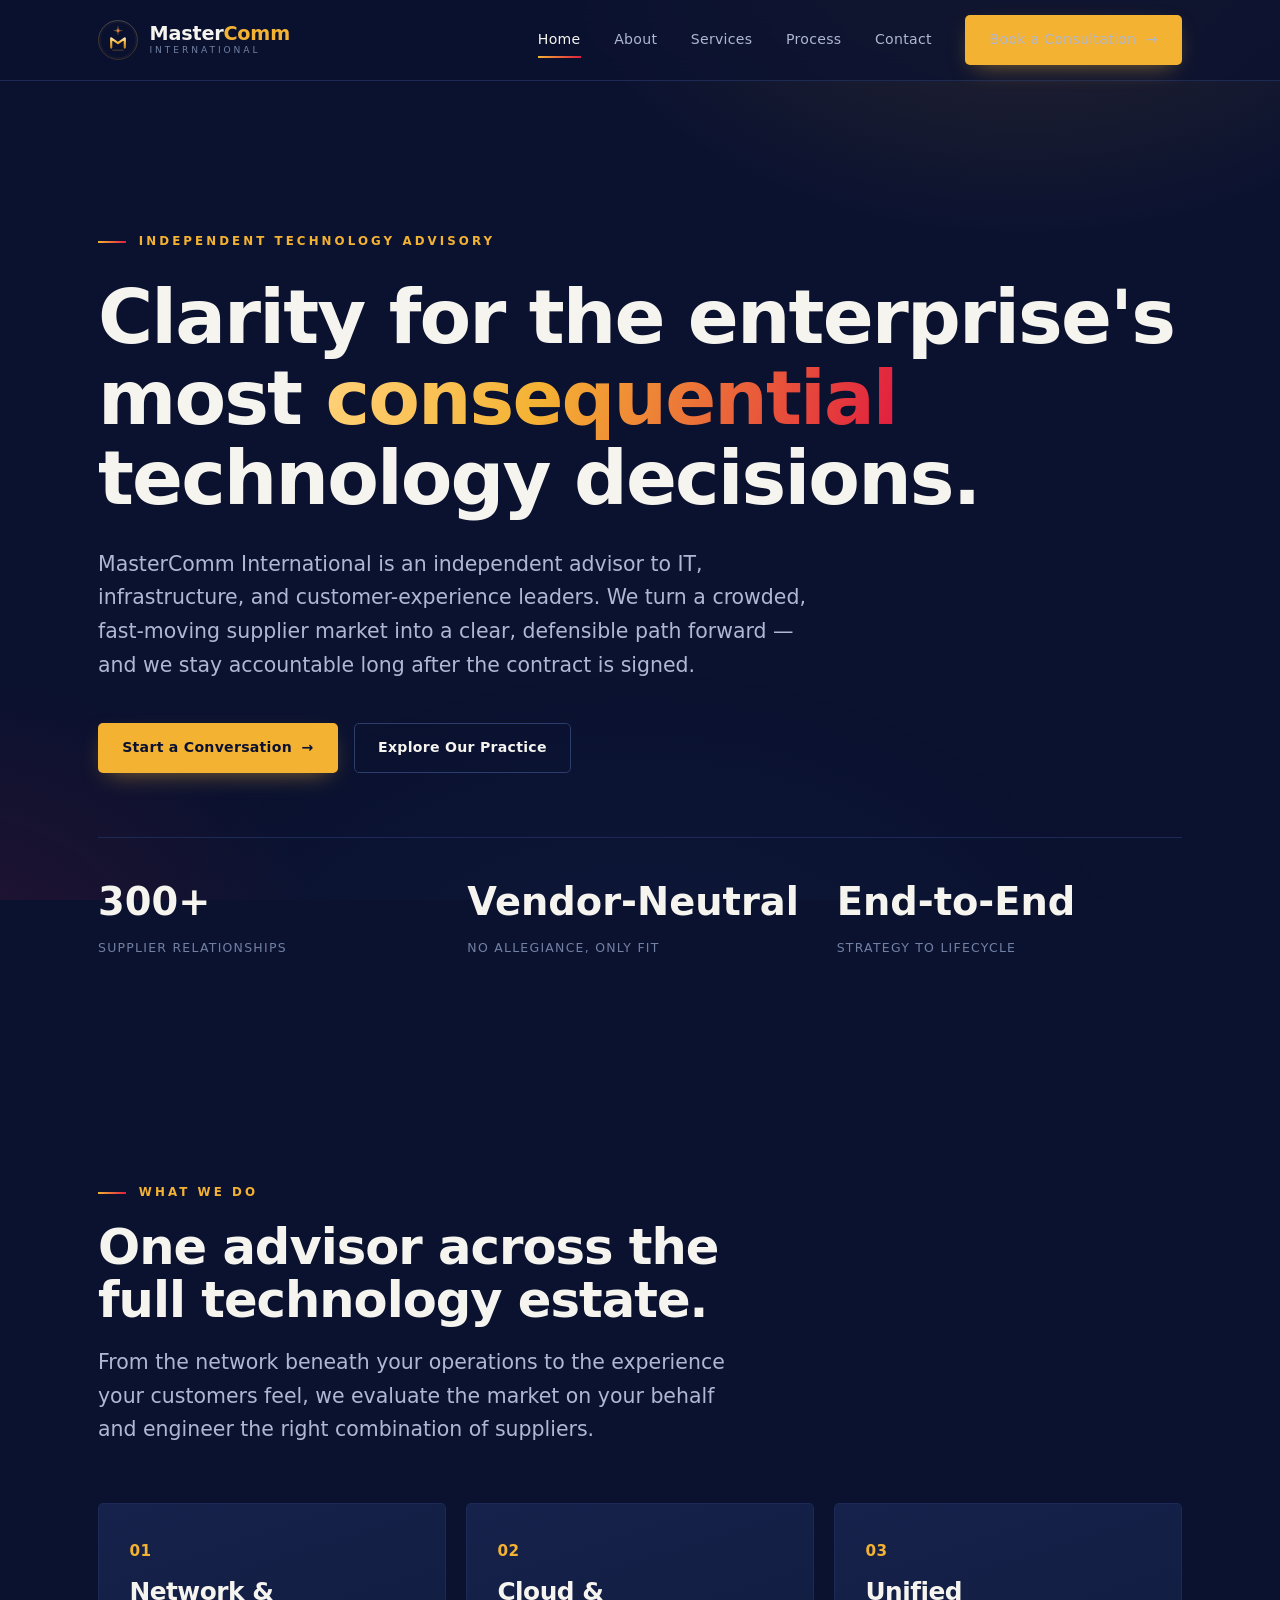
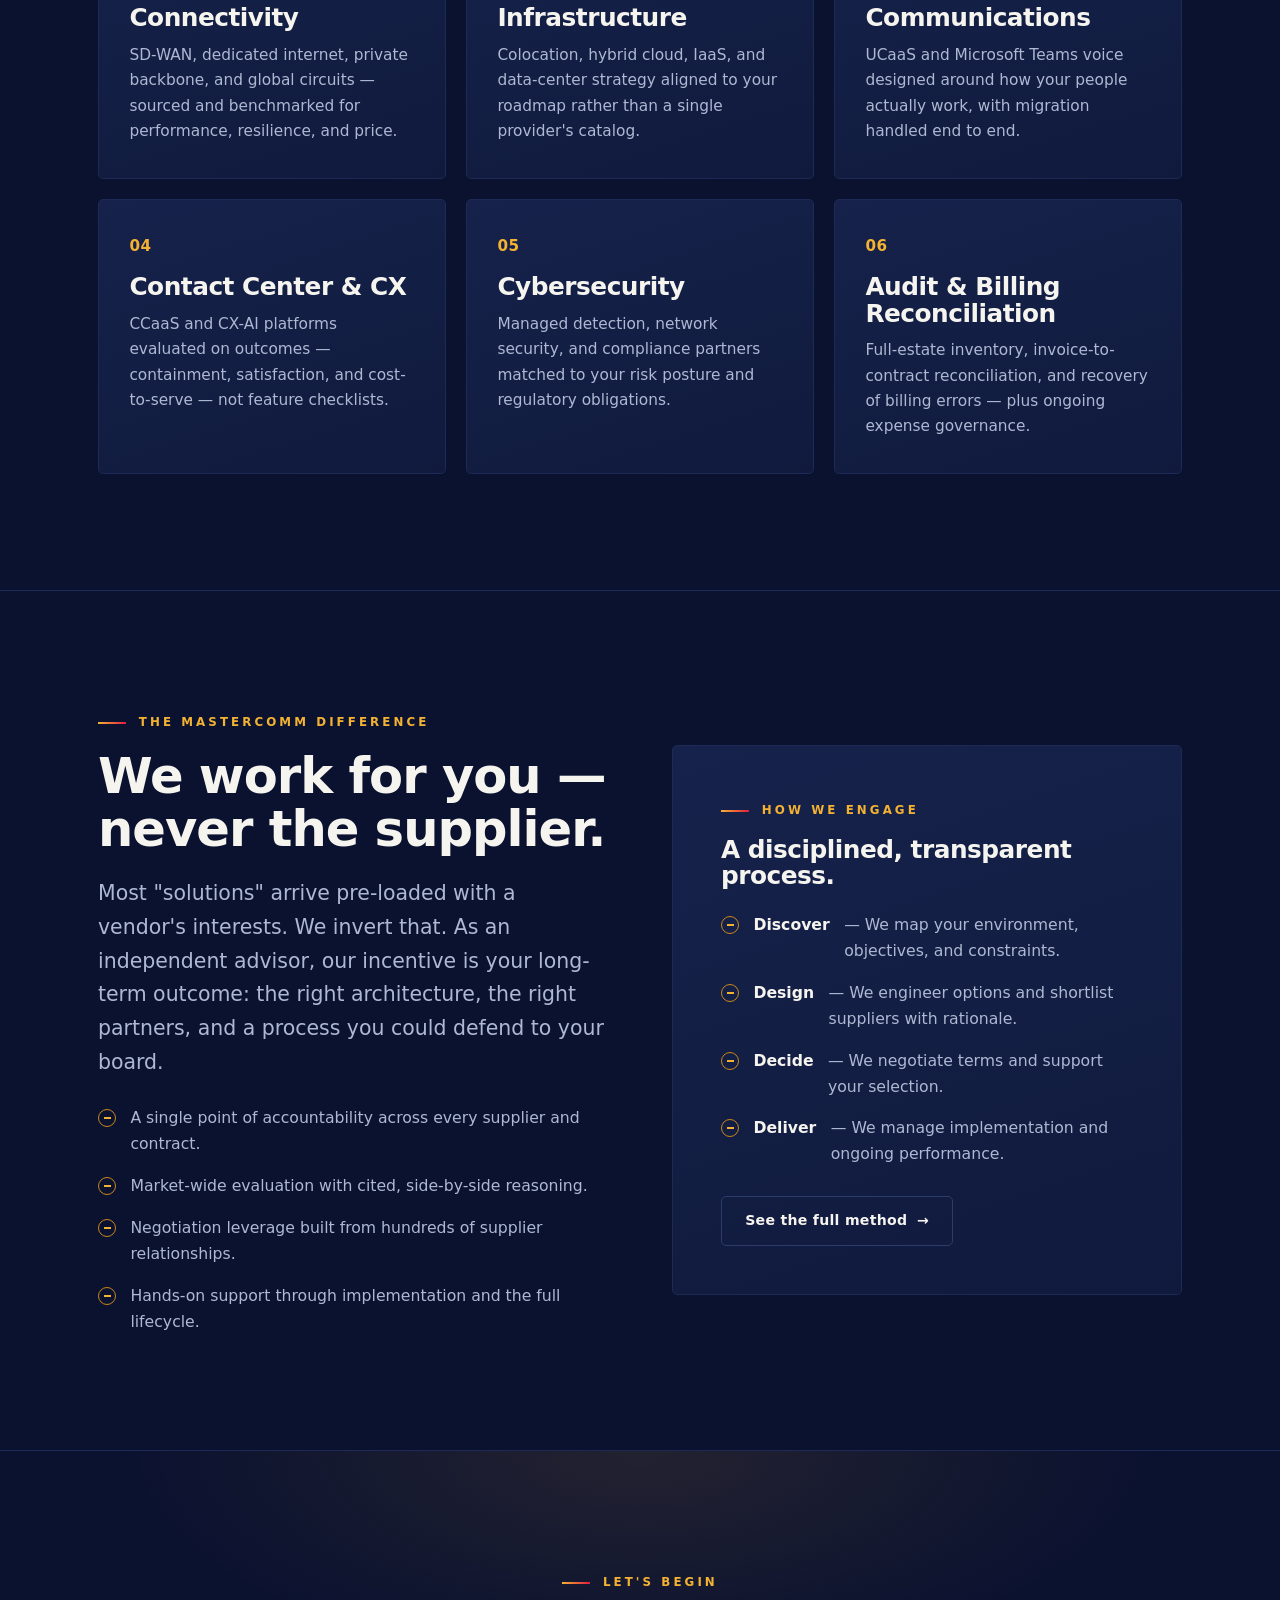
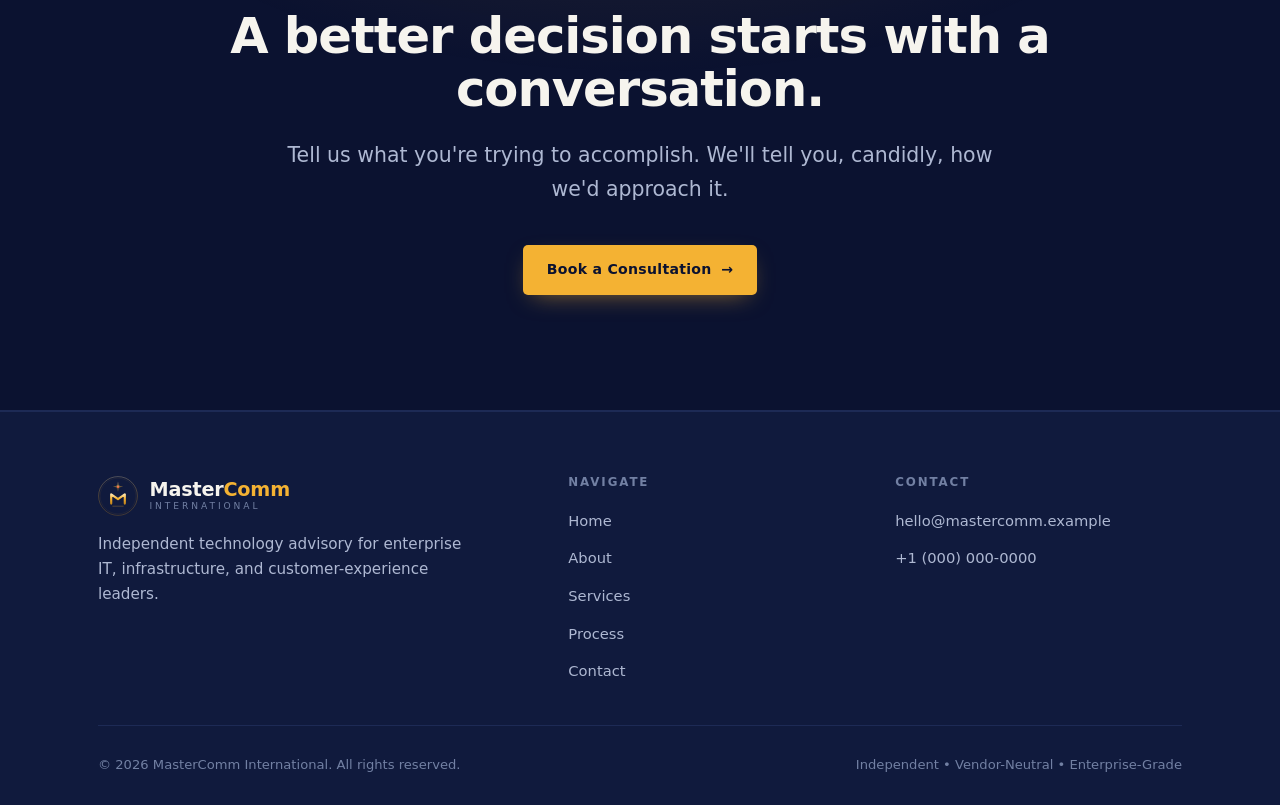
==== commit fafc0fd2: "Add files via upload" ====
--- a/index.html
+++ b/index.html
@@ -5,9 +5,8 @@
   <meta name="viewport" content="width=device-width, initial-scale=1.0" />
   <title>MasterComm International — Independent Technology Advisory</title>
   <meta name="description" content="MasterComm International is an independent technology advisor guiding enterprise IT, infrastructure, and CX leaders through sourcing, strategy, and supplier selection." />
-  <link rel="preconnect" href="https://fonts.googleapis.com" />
-  <link rel="preconnect" href="https://fonts.gstatic.com" crossorigin />
-  <link href="https://fonts.googleapis.com/css2?family=Bricolage+Grotesque:opsz,wght@12..96,400;12..96,500;12..96,600;12..96,700;12..96,800&family=Libre+Franklin:wght@400;500;600;700&display=swap" rel="stylesheet" />
+  <link rel="preconnect" href="https://api.fontshare.com" crossorigin />
+  <link href="https://api.fontshare.com/v2/css?f[]=clash-display@400,500,600,700&f[]=switzer@400,500,600,700&display=swap" rel="stylesheet" />
   <link rel="icon" type="image/svg+xml" href="logo.svg" />
   <link rel="stylesheet" href="styles.css" />
 </head>
@@ -90,8 +89,8 @@
         </article>
         <article class="card reveal d2">
           <span class="idx">06</span>
-          <h3>Expense &amp; Lifecycle</h3>
-          <p>Inventory, contract optimization, and ongoing governance that keep savings real long after implementation.</p>
+          <h3>Audit &amp; Billing Reconciliation</h3>
+          <p>Full-estate inventory, invoice-to-contract reconciliation, and recovery of billing errors — plus ongoing expense governance.</p>
         </article>
       </div>
     </div>
--- a/styles.css
+++ b/styles.css
@@ -26,8 +26,8 @@
   --steel:      #5b8def;   /* technology / clarity    */
 
   /* Type */
-  --display: "Bricolage Grotesque", "Libre Franklin", Georgia, serif;
-  --body:    "Libre Franklin", -apple-system, BlinkMacSystemFont, sans-serif;
+  --display: "Clash Display", "Hanken Grotesk", system-ui, sans-serif;
+  --body:    "Switzer", -apple-system, BlinkMacSystemFont, system-ui, sans-serif;
 
   /* Layout */
   --maxw: 1180px;
@@ -66,11 +66,11 @@
 /* Typography */
 h1, h2, h3, h4 {
   font-family: var(--display);
-  line-height: 1.06;
+  line-height: 1.07;
   letter-spacing: -0.02em;
-  font-weight: 700;
-}
-h1 { font-size: clamp(2.7rem, 6vw, 4.7rem); font-weight: 800; }
+  font-weight: 600;
+}
+h1 { font-size: clamp(2.7rem, 6vw, 4.7rem); font-weight: 600; letter-spacing:-0.025em; }
 h2 { font-size: clamp(2rem, 4vw, 3.1rem); }
 h3 { font-size: clamp(1.2rem, 2vw, 1.55rem); font-weight: 600; }
 
@@ -107,8 +107,8 @@
 .brand { display:flex; align-items:center; gap:0.72rem; }
 .logo-mark { width: 40px; height: 40px; flex:none; }
 .brand-text { display:flex; flex-direction:column; line-height:1.05; }
-.brand .mark { font-family: var(--display); font-size: 1.18rem; font-weight: 700; color: var(--parchment); letter-spacing: -0.01em; }
-.brand .mark b { color: var(--gold); font-weight: 800; }
+.brand .mark { font-family: var(--display); font-size: 1.2rem; font-weight: 600; color: var(--parchment); letter-spacing: -0.01em; }
+.brand .mark b { color: var(--gold); font-weight: 600; }
 .brand .tag { font-size: 0.57rem; letter-spacing: 0.32em; text-transform: uppercase; color: var(--muted-2); margin-top: 2px; }
 
 .nav-links { display:flex; align-items:center; gap: 2.1rem; }
@@ -194,7 +194,7 @@
   width:56px; height:56px; border-radius:50%; border:1px solid var(--gold-deep);
   background:radial-gradient(circle at 50% 35%, var(--ink-3), var(--ink));
   display:flex; align-items:center; justify-content:center;
-  font-family:var(--display); font-weight:800; color:var(--gold); font-size:1.15rem;
+  font-family:var(--display); font-weight:600; color:var(--gold); font-size:1.15rem;
   position:relative; z-index:2; flex:none;
   box-shadow: 0 0 0 6px var(--ink);
 }
